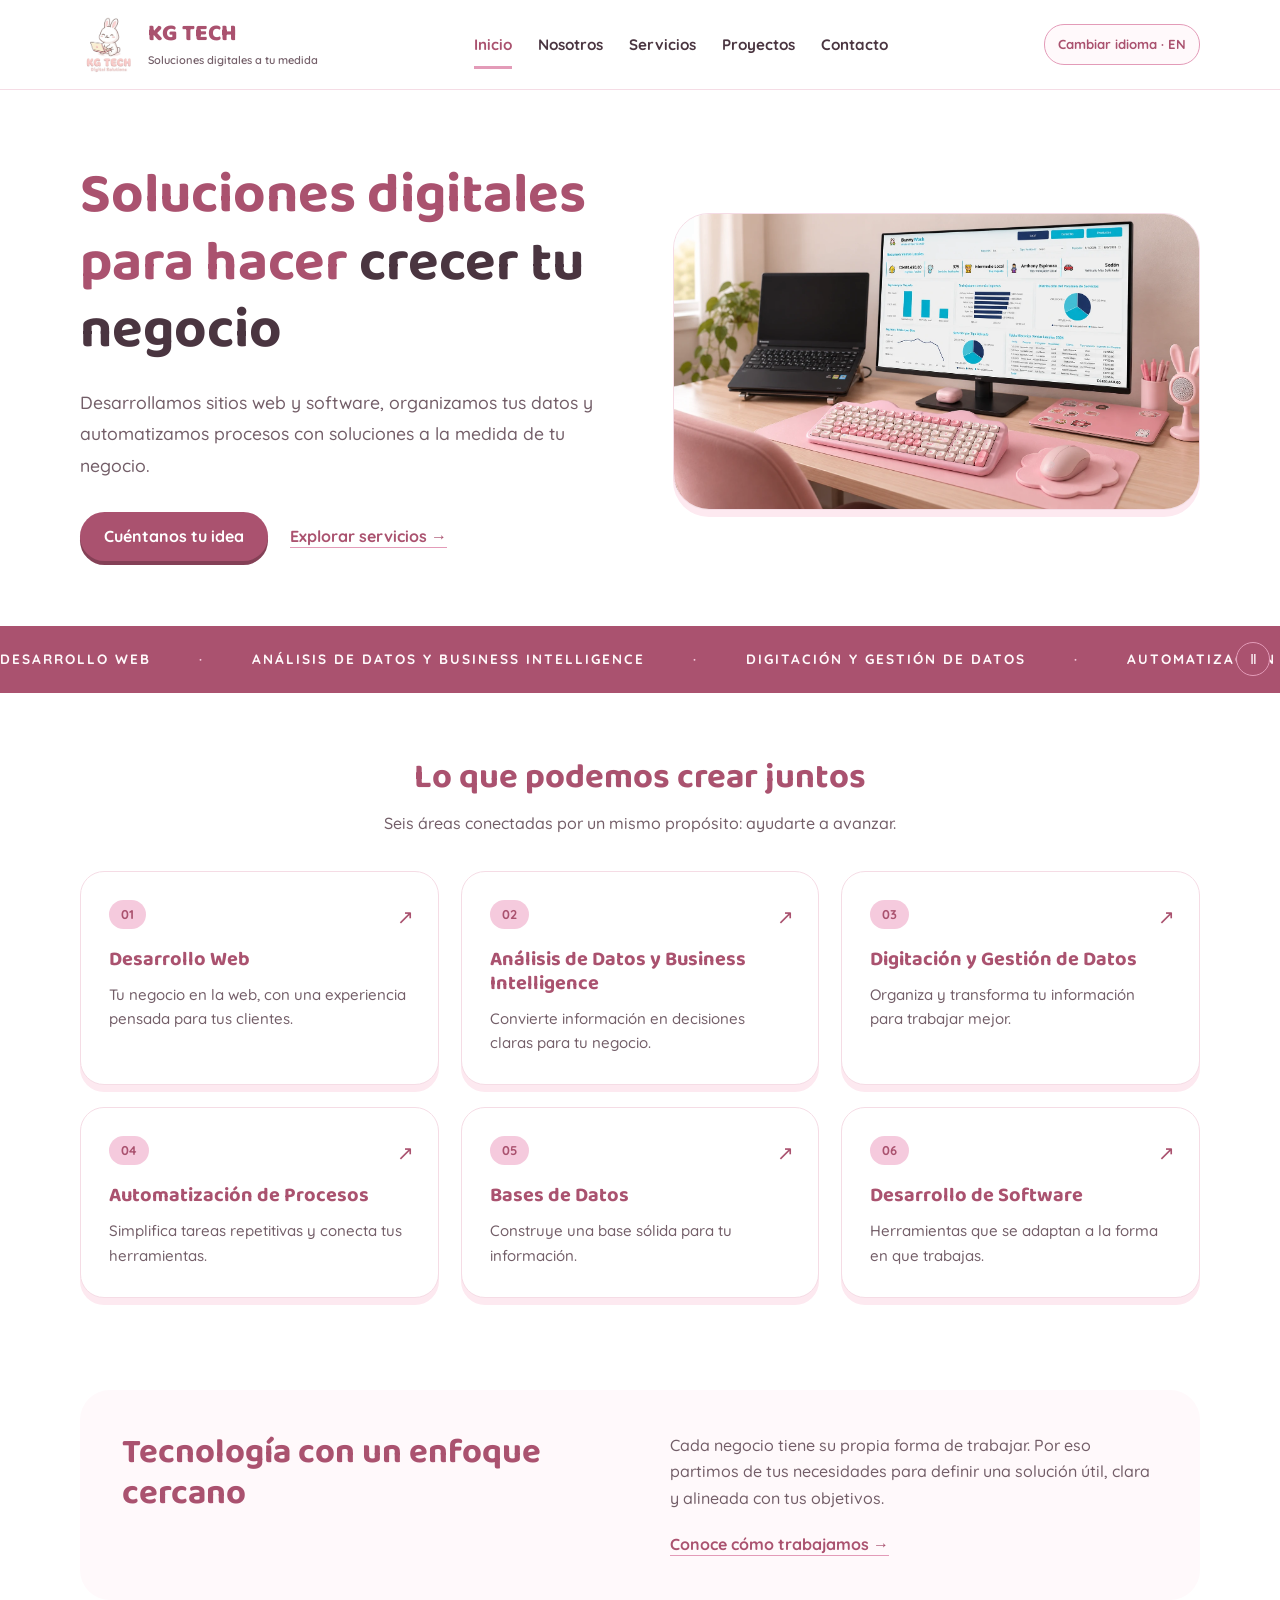
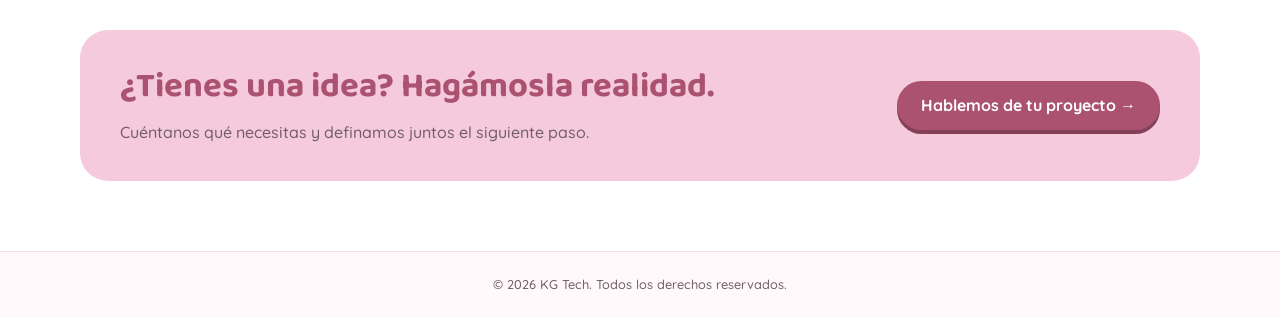
==== index.html @ 52773157 "Cambia launcher por conejo corriendo en color de marca" ====
<!DOCTYPE html>
<html lang="es"><head><meta charset="UTF-8"><meta name="viewport" content="width=device-width, initial-scale=1.0"><title>Inicio · KG Tech</title><meta name="description" content="Soluciones digitales a tu medida: sitios web, software, datos y automatización con KG Tech."><meta name="theme-color" content="#fff9fb"><link rel="icon" type="image/png" href="logos/kg-tech-logo.png"><link rel="preconnect" href="https://fonts.googleapis.com"><link rel="preconnect" href="https://fonts.gstatic.com" crossorigin><link href="https://fonts.googleapis.com/css2?family=Baloo+2:wght@500;600;700;800&family=Quicksand:wght@400;500;600;700&display=swap" rel="stylesheet"><link rel="stylesheet" href="assets/site.css"><script src="assets/social-links.js" defer></script><script src="assets/site.js" defer></script></head><body><div class="site-launcher" aria-hidden="true"><div class="launcher-runway"><svg class="launcher-bunny" viewBox="0 0 160 110" xmlns="http://www.w3.org/2000/svg"><g class="bunny-bounce" fill="currentColor"><circle cx="28" cy="63" r="12"/><g class="bunny-back-leg"><path d="M59 70Q47 74 34 92Q29 100 39 102H64Q72 102 69 96L52 94L76 77Z"/></g><g class="bunny-front-leg"><path d="M104 67Q110 78 120 85L141 85Q150 89 142 94H119Q111 91 94 79Z"/></g><ellipse cx="73" cy="62" rx="40" ry="26"/><ellipse cx="111" cy="48" rx="22" ry="20"/><path d="M102 36C83 22 72 4 81 3C92 1 109 20 113 34Z"/><path d="M115 34C107 15 108 1 116 5C125 10 127 25 125 39Z"/><ellipse cx="130" cy="53" rx="13" ry="10"/><circle cx="120" cy="44" r="2.5" fill="var(--soft)"/></g></svg></div></div><a href="#contenido" class="skip-link" data-es="Saltar al contenido" data-en="Skip to content">Saltar al contenido</a><header class="site-header"><div class="nav-wrap"><a class="logo" href="index.html" aria-label="KG Tech — Inicio"><img src="logos/kg-tech-logo.png" alt="" width="300" height="355"><span class="logo-copy">KG TECH<small data-es="Soluciones digitales a tu medida" data-en="Digital solutions tailored to you">Soluciones digitales a tu medida</small></span></a><button class="menu-toggle" type="button" aria-controls="main-nav" aria-expanded="false" aria-label="Abrir menú">☰</button><nav id="main-nav" aria-label="Principal"><ul><li><a href="index.html" aria-current="page" data-es="Inicio" data-en="Home">Inicio</a></li><li><a href="nosotros.html"  data-es="Nosotros" data-en="About">Nosotros</a></li><li><a href="servicios.html"  data-es="Servicios" data-en="Services">Servicios</a></li><li><a href="proyectos.html"  data-es="Proyectos" data-en="Projects">Proyectos</a></li><li><a href="contacto.html"  data-es="Contacto" data-en="Contact">Contacto</a></li></ul></nav><button id="lang-toggle" type="button" aria-label="Cambiar idioma">Cambiar idioma · EN</button></div></header><main id="contenido"><section class="hero"><div class="hero-copy"><h1 data-es="Soluciones digitales para hacer <span>crecer tu negocio</span>" data-en="Digital solutions to help your business <span>grow</span>">Soluciones digitales para hacer <span>crecer tu negocio</span></h1><p class="lead" data-es="Desarrollamos sitios web y software, organizamos tus datos y automatizamos procesos con soluciones a la medida de tu negocio." data-en="We build websites and software, organize your data and automate processes with solutions tailored to your business.">Desarrollamos sitios web y software, organizamos tus datos y automatizamos procesos con soluciones a la medida de tu negocio.</p><div class="hero-actions"><a href="contacto.html" class="btn-primary" data-es="Cuéntanos tu idea" data-en="Tell us your idea">Cuéntanos tu idea</a><a href="servicios.html" class="link-secondary" data-es="Explorar servicios →" data-en="Explore services →">Explorar servicios →</a></div></div><div class="hero-visual"><img src="assets/inicio-bunnywash.webp" alt="Estación de trabajo en tonos pastel con un dashboard de BunnyWash en el monitor" width="1671" height="941" style="aspect-ratio:1671/941" fetchpriority="high"></div></section>
<div class="services-ticker" role="region" aria-label="Servicios KG Tech"><div class="services-ticker-track"><div class="services-ticker-group"><span data-es="Desarrollo Web" data-en="Web Development">Desarrollo Web</span><span data-es="Análisis de Datos y Business Intelligence" data-en="Data Analysis and Business Intelligence">Análisis de Datos y Business Intelligence</span><span data-es="Digitación y Gestión de Datos" data-en="Data Entry and Data Management">Digitación y Gestión de Datos</span><span data-es="Automatización de Procesos" data-en="Process Automation">Automatización de Procesos</span><span data-es="Bases de Datos" data-en="Databases">Bases de Datos</span><span data-es="Desarrollo de Software" data-en="Software Development">Desarrollo de Software</span></div><div class="services-ticker-group" aria-hidden="true"><span data-es="Desarrollo Web" data-en="Web Development">Desarrollo Web</span><span data-es="Análisis de Datos y Business Intelligence" data-en="Data Analysis and Business Intelligence">Análisis de Datos y Business Intelligence</span><span data-es="Digitación y Gestión de Datos" data-en="Data Entry and Data Management">Digitación y Gestión de Datos</span><span data-es="Automatización de Procesos" data-en="Process Automation">Automatización de Procesos</span><span data-es="Bases de Datos" data-en="Databases">Bases de Datos</span><span data-es="Desarrollo de Software" data-en="Software Development">Desarrollo de Software</span></div></div><button class="ticker-toggle" type="button" aria-label="Pausar carrusel" aria-pressed="false">Ⅱ</button></div><section><div class="section-heading"><h2 data-es="Lo que podemos crear juntos" data-en="What we can build together">Lo que podemos crear juntos</h2><p data-es="Seis áreas conectadas por un mismo propósito: ayudarte a avanzar." data-en="Six areas connected by one purpose: helping you move forward.">Seis áreas conectadas por un mismo propósito: ayudarte a avanzar.</p></div><div class="summary-grid"><a class="summary-card" href="servicios.html#servicio-1"><span class="number">01</span><h3 data-es="Desarrollo Web" data-en="Web Development">Desarrollo Web</h3><p data-es="Tu negocio en la web, con una experiencia pensada para tus clientes." data-en="Bring your business online with an experience designed for your customers.">Tu negocio en la web, con una experiencia pensada para tus clientes.</p><span class="card-arrow" aria-hidden="true">↗</span></a><a class="summary-card" href="servicios.html#servicio-2"><span class="number">02</span><h3 data-es="Análisis de Datos y Business Intelligence" data-en="Data Analysis and Business Intelligence">Análisis de Datos y Business Intelligence</h3><p data-es="Convierte información en decisiones claras para tu negocio." data-en="Turn information into clear business decisions.">Convierte información en decisiones claras para tu negocio.</p><span class="card-arrow" aria-hidden="true">↗</span></a><a class="summary-card" href="servicios.html#servicio-3"><span class="number">03</span><h3 data-es="Digitación y Gestión de Datos" data-en="Data Entry and Data Management">Digitación y Gestión de Datos</h3><p data-es="Organiza y transforma tu información para trabajar mejor." data-en="Organize and transform your information to work better.">Organiza y transforma tu información para trabajar mejor.</p><span class="card-arrow" aria-hidden="true">↗</span></a><a class="summary-card" href="servicios.html#servicio-4"><span class="number">04</span><h3 data-es="Automatización de Procesos" data-en="Process Automation">Automatización de Procesos</h3><p data-es="Simplifica tareas repetitivas y conecta tus herramientas." data-en="Simplify repetitive tasks and connect your tools.">Simplifica tareas repetitivas y conecta tus herramientas.</p><span class="card-arrow" aria-hidden="true">↗</span></a><a class="summary-card" href="servicios.html#servicio-5"><span class="number">05</span><h3 data-es="Bases de Datos" data-en="Databases">Bases de Datos</h3><p data-es="Construye una base sólida para tu información." data-en="Build a solid foundation for your information.">Construye una base sólida para tu información.</p><span class="card-arrow" aria-hidden="true">↗</span></a><a class="summary-card" href="servicios.html#servicio-6"><span class="number">06</span><h3 data-es="Desarrollo de Software" data-en="Software Development">Desarrollo de Software</h3><p data-es="Herramientas que se adaptan a la forma en que trabajas." data-en="Tools that fit the way you work.">Herramientas que se adaptan a la forma en que trabajas.</p><span class="card-arrow" aria-hidden="true">↗</span></a></div></section>
<section class="about-preview"><div><h2 data-es="Tecnología con un enfoque cercano" data-en="Technology with a personal approach">Tecnología con un enfoque cercano</h2></div><div><p data-es="Cada negocio tiene su propia forma de trabajar. Por eso partimos de tus necesidades para definir una solución útil, clara y alineada con tus objetivos." data-en="Every business has its own way of working. That’s why we start with your needs to define a useful, clear solution aligned with your goals.">Cada negocio tiene su propia forma de trabajar. Por eso partimos de tus necesidades para definir una solución útil, clara y alineada con tus objetivos.</p><a href="nosotros.html" class="link-secondary" data-es="Conoce cómo trabajamos →" data-en="Discover how we work →">Conoce cómo trabajamos →</a></div></section><section class="cta"><div><h2 data-es="¿Tienes una idea? Hagámosla realidad." data-en="Have an idea? Let’s bring it to life.">¿Tienes una idea? Hagámosla realidad.</h2><p data-es="Cuéntanos qué necesitas y definamos juntos el siguiente paso." data-en="Tell us what you need and let’s define the next step together.">Cuéntanos qué necesitas y definamos juntos el siguiente paso.</p></div><a href="contacto.html" class="btn-primary" data-es="Hablemos de tu proyecto →" data-en="Let’s discuss your project →">Hablemos de tu proyecto →</a></section></main><footer class="legal-footer"><p data-es="© 2026 KG Tech. Todos los derechos reservados." data-en="© 2026 KG Tech. All rights reserved.">© 2026 KG Tech. Todos los derechos reservados.</p></footer><button id="back-to-top" type="button" hidden aria-label="Volver arriba"><span aria-hidden="true">↑</span><span data-es="Volver arriba" data-en="Back to top">Volver arriba</span></button></body></html>
---- assets/site.css ----
:root{--pink-bg:#fff;--soft:#fff9fb;--pale:#fde9f0;--pink:#e39bb8;--deep:#aa526f;--text:#4a3540;--muted:#735e68;--blush:#f5cadd;--line:#f5dce5;--shadow:0 7px 0 #fde9f0;}
*{box-sizing:border-box;margin:0;padding:0}html{scroll-behavior:smooth}body{font-family:Quicksand,Arial,sans-serif;color:var(--text);background:#fff;line-height:1.65}h1,h2,h3,.logo{font-family:'Baloo 2',Arial,sans-serif;line-height:1.2}h1{font-size:clamp(2.4rem,4.4vw,3.65rem);color:var(--deep)}h1 span{color:var(--text)}h2{font-size:clamp(1.7rem,2.7vw,2.3rem);color:var(--deep)}h3{font-size:1.25rem}p{color:var(--muted);font-weight:500}a{color:inherit;text-decoration:none}button,input,textarea,select{font:inherit}button,a{touch-action:manipulation}img{max-width:100%;height:auto;display:block}a:focus-visible,button:focus-visible,input:focus-visible,textarea:focus-visible,select:focus-visible{outline:3px solid var(--deep);outline-offset:4px}a:hover{color:var(--deep)}.skip-link{position:absolute;top:-70px;left:20px;z-index:200;background:#fff;padding:10px}.skip-link:focus{top:10px}
.site-header{position:sticky;top:0;background:rgba(255,255,255,.96);backdrop-filter:blur(12px);z-index:100;border-bottom:1px solid var(--line)}.nav-wrap{max-width:1180px;margin:auto;padding:10px 30px;display:flex;align-items:center;gap:30px;justify-content:space-between}.logo{display:flex;align-items:center;gap:10px;color:var(--deep);font-size:1.45rem;font-weight:800;flex-shrink:0}.logo img{width:58px;height:69px;object-fit:contain}.logo small{display:block;font:600 .72rem Quicksand,Arial,sans-serif;letter-spacing:.8px;margin-top:2px}nav ul{display:flex;list-style:none;gap:26px}nav a{font-size:.95rem;font-weight:700;white-space:nowrap;padding:9px 0;display:block}nav a[aria-current=page]{color:var(--deep);box-shadow:0 3px 0 var(--pink)}#lang-toggle,.menu-toggle{background:var(--soft);color:var(--deep);border:1px solid var(--pink);border-radius:20px;padding:8px 14px;cursor:pointer;font-weight:700}.menu-toggle{display:none}
section{max-width:1180px;padding:64px 30px;margin:auto}main{min-height:65vh}.hero{display:grid;grid-template-columns:1.05fr 1fr;gap:40px;align-items:center;padding-top:72px;padding-bottom:65px}.eyebrow{display:inline-block;background:var(--blush);color:var(--deep);border-radius:30px;padding:6px 15px;font-size:.78rem;font-weight:700;letter-spacing:.8px;margin-bottom:18px}.lead{font-size:1.1rem;margin-top:22px;max-width:620px;line-height:1.8}.hero-actions{display:flex;align-items:center;flex-wrap:wrap;gap:22px;margin-top:30px}.btn-primary,.btn-secondary{display:inline-flex;align-items:center;justify-content:center;border-radius:30px;padding:12px 24px;font-weight:700;cursor:pointer;border:0;text-align:center;line-height:1.6}.btn-primary{background:var(--deep);color:#fff;box-shadow:0 4px 0 #844056;transition:transform .2s}.btn-primary:hover{color:#fff;transform:translateY(-2px)}.btn-secondary{background:#fff;border:1px solid var(--pink);color:var(--deep)}.link-secondary{font-weight:700;color:var(--deep);text-decoration:underline;text-underline-offset:5px}.hero-caption{font-size:.82rem;color:var(--muted);margin-top:28px;font-weight:600}.hero-visual{background:var(--soft);border-radius:36px;border:1px solid var(--line);overflow:hidden;box-shadow:var(--shadow)}.hero-visual img{width:100%;aspect-ratio:3/2;object-fit:cover}.section-heading{text-align:center;margin:0 auto 34px;max-width:680px}.section-heading p{margin-top:12px}.summary-grid{display:grid;grid-template-columns:repeat(3,1fr);gap:22px}.summary-card,.info-card{background:#fff;border:1px solid var(--line);border-radius:24px;padding:28px;box-shadow:var(--shadow)}.summary-card{position:relative;transition:transform .2s}.summary-card:hover{transform:translateY(-4px)}.number{display:inline-block;font-weight:700;font-size:.8rem;background:var(--blush);color:var(--deep);padding:4px 12px;border-radius:20px;margin-bottom:18px}.summary-card h3{color:var(--deep);padding-right:12px}.summary-card p{font-size:.94rem;margin-top:12px}.card-arrow{position:absolute;right:24px;top:28px;font-size:1.25rem;color:var(--deep)}.about-preview{display:grid;grid-template-columns:1fr 1fr;gap:60px;background:var(--soft);border-radius:30px;margin-top:28px;margin-bottom:30px;max-width:1120px;padding:42px}.about-preview p{margin-bottom:20px}.cta{max-width:1120px;margin:30px auto 70px;background:var(--blush);border-radius:28px;padding:36px 40px;display:flex;align-items:center;justify-content:space-between;gap:30px}.cta p{margin-top:12px}.cta .btn-primary{flex-shrink:0}
.page-intro{text-align:center;padding-top:64px;padding-bottom:32px}.page-intro .lead{margin:18px auto 0;max-width:740px}.split{display:grid;grid-template-columns:.8fr 1.2fr;gap:65px;align-items:center}.split p{margin-top:18px}.brand-panel{background:var(--soft);border:1px solid var(--line);border-radius:30px;padding:25px;display:flex;align-items:center;justify-content:center}.brand-panel img{width:250px}.three-grid{display:grid;grid-template-columns:repeat(3,1fr);gap:24px}.info-card p{margin-top:14px}.process-section{background:var(--soft);max-width:1120px;border-radius:30px;margin-bottom:50px}.process-list{display:grid;grid-template-columns:repeat(4,1fr);gap:28px;list-style:none;counter-reset:step}.process-list li{counter-increment:step}.process-list li:before{content:counter(step,decimal-leading-zero);display:block;color:var(--deep);font:bold 2rem 'Baloo 2',Arial,sans-serif;margin-bottom:12px}.process-list p{font-size:.93rem;margin-top:10px}
.catalog-section{padding-top:22px}.services-grid{display:grid;grid-template-columns:repeat(2,1fr);gap:26px}.service-card{border:1px solid var(--line);border-radius:26px;padding:34px;box-shadow:var(--shadow);scroll-margin-top:120px;display:flex;flex-direction:column;align-items:flex-start}.service-card h2{font-size:1.7rem}.service-card p{margin-top:15px}.service-benefit{font-weight:700}.service-card .link-secondary{margin-top:24px;font-size:.9rem}.integration{display:grid;grid-template-columns:1.4fr .6fr;gap:50px;align-items:center;background:var(--soft);border-radius:30px;max-width:1120px;margin-bottom:40px;padding:40px}.integration p{margin-top:15px}.integration-flow{display:flex;align-items:center;flex-direction:column;gap:10px}.integration-flow span{background:#fff;border:1px solid var(--line);padding:12px 25px;border-radius:15px;font-weight:700;text-align:center;width:100%}.integration-flow b{color:var(--deep)}
.projects-section{padding-top:24px}.notice{background:var(--blush);border-radius:16px;padding:18px 24px;margin-bottom:30px;font-size:.92rem}.project-card{border:1px solid var(--line);border-radius:24px;overflow:hidden;box-shadow:var(--shadow)}.project-visual{background:var(--soft);padding:25px;min-height:200px;display:flex;align-items:center}.project-body{padding:26px}.tag{display:inline-block;font-size:.72rem;color:var(--deep);background:var(--blush);border-radius:20px;padding:4px 10px;margin-bottom:15px;font-weight:700}.project-body h2{font-size:1.5rem}.project-body p{font-size:.93rem;margin-top:16px}.project-body h3{font-size:1rem;margin-top:20px}.project-categories{color:var(--deep);font-weight:700}.project-goal{background:var(--soft);padding:12px;border-radius:12px}.project-body .link-secondary{display:inline-block;font-size:.9rem;margin-top:24px}.demo-window{width:100%;border:1px solid #ebc9d6;border-radius:12px;overflow:hidden;background:white;box-shadow:0 8px 18px #aa526f15}.demo-toolbar{height:22px;background:var(--pale);padding:7px;display:flex;gap:4px}.demo-toolbar i{width:6px;height:6px;border-radius:50%;background:var(--pink)}.demo-web,.demo-bi{padding:18px}.demo-line{height:6px;width:45%;background:var(--pale);border-radius:4px;margin-bottom:9px}.demo-line.wide{width:75%;height:10px;background:var(--pink)}.demo-products{display:flex;gap:8px;margin-top:17px}.demo-products i{height:50px;flex:1;border-radius:8px;background:var(--blush)}.demo-button{height:8px;width:35%;background:var(--pink);border-radius:6px;margin-top:12px}.demo-kpis{display:flex;gap:7px}.demo-kpis i{height:26px;flex:1;background:var(--blush);border-radius:6px}.demo-bars{height:78px;display:flex;gap:10px;align-items:flex-end;padding-top:10px;border-bottom:1px solid var(--line)}.demo-bars i{flex:1;background:var(--pink);height:45%;border-radius:4px 4px 0 0}.demo-bars i:nth-child(2){height:60%}.demo-bars i:nth-child(3){height:50%}.demo-bars i:nth-child(4){height:80%;background:#e39bb8}.demo-bars i:nth-child(5){height:100%;background:#e39bb8}.demo-software{display:flex;height:135px}.demo-side{width:24%;background:var(--blush)}.demo-table{flex:1;padding:15px}.demo-table i{display:block;border-bottom:1px solid var(--line);height:23px;background:linear-gradient(90deg,var(--pale) 25%,transparent 25%,transparent 35%,var(--soft) 35%);margin-bottom:3px}
.contact-layout{display:grid;grid-template-columns:.9fr 1.1fr;gap:50px;padding-top:30px;align-items:start}.contact-details>p{margin-top:18px}.contact-channel{display:flex;flex-direction:column;position:relative;padding:20px 45px 20px 20px;background:var(--soft);border:1px solid var(--line);border-radius:18px;margin-top:22px;overflow-wrap:anywhere}.contact-channel strong{color:var(--deep)}.contact-channel span{font-size:.94rem}.channel-arrow{position:absolute;right:20px;top:20px}.social-note{margin-top:34px}.social-note p{margin:12px 0 8px}.social-note strong{font-size:.94rem}.contact-form-wrap{border:1px solid var(--line);border-radius:28px;padding:32px;box-shadow:var(--shadow)}.contact-form-wrap>p{margin-top:12px}form{display:flex;flex-direction:column;gap:8px;margin-top:22px}label{font-weight:700;font-size:.9rem;margin-top:8px}input,select,textarea{width:100%;background:var(--soft);border:1px solid #dec2cd;border-radius:12px;padding:12px;color:var(--text)}textarea{resize:vertical;min-height:130px}select{white-space:normal;font-size:.91rem}.form-actions{display:flex;flex-wrap:wrap;gap:12px;margin-top:16px}.form-actions button{font-size:.9rem}.form-note,#form-status{font-size:.8rem;margin-top:12px}.form-note{line-height:1.7}
footer{background:var(--soft);border-top:1px solid var(--line);padding:36px 30px 20px;margin-top:40px}.footer-wrap{max-width:1120px;margin:auto;display:flex;justify-content:space-between;gap:30px;font-size:.9rem}.footer-wrap strong{color:var(--deep)}.footer-wrap p{margin-top:7px}.footer-wrap a{display:block;margin-bottom:6px}.copyright{text-align:center;font-size:.78rem;margin-top:30px}
@media(max-width:1000px){.nav-wrap{gap:20px}nav ul{gap:16px}.logo{font-size:1.2rem}.summary-grid{grid-template-columns:repeat(2,1fr)}.three-grid{grid-template-columns:1fr}.project-card{display:grid;grid-template-columns:.6fr 1fr}.project-visual{min-height:240px}.process-list{grid-template-columns:repeat(2,1fr)}.cta{margin-left:24px;margin-right:24px}.integration,.about-preview,.process-section{margin-left:24px;margin-right:24px}}
@media(max-width:760px){.nav-wrap{padding:10px 20px;gap:12px;flex-wrap:wrap}.logo{margin-right:auto}.logo img{width:48px;height:57px}.menu-toggle{display:block;order:2}#lang-toggle{order:3}#main-nav{display:none;order:4;width:100%}#main-nav.is-open{display:block}nav ul{display:flex;flex-direction:column;gap:2px;padding-bottom:10px}nav a{padding:10px 12px}nav a[aria-current=page]{box-shadow:none;background:var(--pale);border-radius:12px}section{padding:45px 22px}.hero{grid-template-columns:1fr;gap:32px;padding-top:40px}.hero-visual{max-width:550px;width:100%;justify-self:center}.hero-copy{max-width:600px}.hero-caption{margin-top:24px}.summary-grid,.services-grid,.split,.about-preview,.integration,.contact-layout{grid-template-columns:1fr}.split,.contact-layout{gap:28px}.summary-card,.service-card{padding:26px}.about-preview,.integration{gap:28px;padding:28px;margin-left:22px;margin-right:22px}.cta{flex-direction:column;align-items:flex-start;padding:28px;margin:20px 22px 45px}.page-intro{padding-top:42px}.process-section{padding:30px 24px}.project-card{display:block}.project-visual{min-height:220px}.demo-window{max-width:340px;margin:auto}.contact-form-wrap{padding:24px}.footer-wrap{flex-direction:column;gap:20px}.brand-panel img{width:220px}.lead{font-size:1rem}.process-list{gap:25px}}
@media(max-width:420px){.summary-grid,.process-list{grid-template-columns:1fr}.hero-actions{gap:20px}.logo small{font-size:.65rem}.logo{gap:7px}h1{font-size:2.25rem}.contact-channel{font-size:.85rem}}
@media(prefers-reduced-motion:reduce){html{scroll-behavior:auto}*,*:before,*:after{transition:none!important}}
/* Service examples and line icons */
.service-heading{display:flex;align-items:center;justify-content:space-between;width:100%;margin-bottom:20px}
.service-icon{display:inline-flex;align-items:center;justify-content:center;width:64px;height:64px;background:var(--pale);color:var(--deep);border-radius:20px;flex-shrink:0}
.service-icon svg{width:34px;height:34px}.service-number{font:700 1.5rem 'Baloo 2',Arial,sans-serif;color:var(--pink)}
.service-list{padding-left:20px;margin-top:20px;color:var(--muted);font-size:.94rem}.service-list li{padding-left:4px;margin-bottom:12px}.service-list li::marker{color:var(--deep)}
.service-example{background:var(--soft);border-left:3px solid var(--pink);border-radius:0 16px 16px 0;padding:18px 20px;margin-top:auto;width:100%}.service-example h3{font-size:1rem;color:var(--deep)}.service-example p{margin-top:8px;font-size:.93rem}
.service-card .service-list{margin-bottom:16px}.service-card{background:linear-gradient(150deg,#fff 75%,#fff9fb)}
/* Social links: editable temporary destinations */
.social-buttons{display:flex;gap:10px;flex-wrap:wrap;margin-top:18px}
.social-button{display:inline-flex;align-items:center;gap:9px;border:1px solid #e9bacb;border-radius:14px;padding:10px 13px;background:#fff;color:var(--deep);font-size:.84rem;font-weight:700;transition:background .2s,transform .2s}
.social-button:hover{background:var(--pale);transform:translateY(-2px)}.social-icon{display:inline-flex;width:21px;height:21px}.social-icon svg{width:100%;height:100%}
/* Projects copied from portfolio-gege */
.portfolio-grid{display:grid;grid-template-columns:repeat(2,minmax(0,1fr));gap:30px;align-items:start}.portfolio-card{border:1px solid var(--line);border-radius:26px;overflow:hidden;box-shadow:var(--shadow);background:#fff;scroll-margin-top:110px}
.portfolio-preview{height:265px;background:var(--soft);padding:18px;border-bottom:1px solid var(--line);display:flex;justify-content:center;align-items:center}.portfolio-preview img{height:100%;width:100%;object-fit:contain;border-radius:12px}.mobile-preview img{width:auto;max-width:100%}
.portfolio-body{padding:28px}.portfolio-body h2{font-size:1.65rem;margin-bottom:16px}.portfolio-body>p{font-size:.95rem;line-height:1.8}
.project-details{border-top:1px solid var(--line);margin-top:24px}.project-details summary{display:flex;justify-content:space-between;gap:15px;padding:18px 0 0;color:var(--deep);font-weight:700;cursor:pointer;list-style:none}.project-details summary::-webkit-details-marker{display:none}.project-details summary:focus-visible{outline:3px solid var(--deep);outline-offset:3px}.project-details[open] summary{padding-bottom:16px}.project-details[open] summary>span:last-child{transform:rotate(45deg)}
.project-detail-content h3{font-size:1.1rem}.project-detail-content ul{padding-left:20px;margin:12px 0 20px;color:var(--muted);font-size:.92rem}.project-detail-content li{margin-bottom:8px}
.project-gallery{display:grid;grid-template-columns:repeat(2,minmax(0,1fr));gap:10px}.project-gallery a{background:var(--soft);border:1px solid var(--line);border-radius:10px;padding:6px;display:flex;align-items:center;justify-content:center;min-height:110px}.project-gallery img{width:100%;max-height:200px;object-fit:contain}.project-resources{display:flex;flex-wrap:wrap;gap:12px;margin-top:20px}.project-resources:empty{display:none}.project-resources a{font-size:.82rem}
.project-cover-art{display:flex;align-items:center;justify-content:center;flex-direction:column;gap:20px;text-align:center;color:var(--deep);height:100%;width:100%;background:radial-gradient(circle at 75% 15%,#f5cadd 0,transparent 50%),var(--pale);border-radius:16px;padding:24px}
.project-cover-art strong{font:700 1.55rem 'Baloo 2',Arial,sans-serif}.project-cover-art .service-icon{background:#fff}

/* Projects organized by service */
.project-service-group{padding-top:28px;padding-bottom:36px}.project-group-heading{margin-bottom:28px;padding-bottom:18px;border-bottom:1px solid var(--line)}.project-group-heading h2{font-size:1.9rem}.project-group-heading p{margin-top:10px}
.service-card .link-secondary{margin-top:auto;padding-top:12px}

/* Minimal legal footer and scroll-to-top control */
.legal-footer{margin-top:35px;padding:22px;text-align:center;background:var(--soft);border-top:1px solid var(--line)}.legal-footer p{font-size:.8rem}
#back-to-top{position:fixed;right:24px;bottom:24px;z-index:120;border:1px solid var(--pink);border-radius:24px;background:#fff;color:var(--deep);padding:10px 16px;box-shadow:0 6px 22px #aa526f26;font-weight:700;font-size:.85rem;cursor:pointer;display:inline-flex;align-items:center;gap:8px}
#back-to-top[hidden]{display:none}#back-to-top>span:first-child{font-size:1.3rem;line-height:1}
.logo-copy small{font-size:.69rem;letter-spacing:0;line-height:1.4;max-width:220px;margin-top:5px;color:var(--muted)}
#lang-toggle{white-space:nowrap;font-size:.82rem;padding:9px 13px}
/* Services in spacious horizontal sections */
.service-list-layout{display:flex;flex-direction:column;gap:0}.service-row{display:grid;grid-template-columns:64px 1fr 1.2fr;gap:30px;padding:36px 0;border-bottom:1px solid var(--line);scroll-margin-top:125px}
.service-row:first-child{padding-top:12px}.service-row:last-child{border-bottom:0}.service-row .service-heading{flex-direction:column;gap:12px;justify-content:flex-start;margin:0}.service-row h2{font-size:1.8rem;margin-bottom:16px}.service-row p{font-size:.95rem;font-weight:500}.service-row .link-secondary{display:inline-block;font-size:.88rem;margin-top:20px}
.service-row-content{background:var(--soft);border-radius:20px;padding:24px}.service-row-content h3{color:var(--deep);font-size:1rem}.service-row .service-list{margin:14px 0 0;font-size:.91rem}.service-row .service-list li:last-child{margin-bottom:0}
/* Portfolio-style client cards */
.proj-grid{display:grid;grid-template-columns:repeat(3,minmax(0,1fr));gap:24px}
.proj-card{background:#fff;border:1px solid var(--line);border-radius:18px;padding:22px;display:flex;flex-direction:column;gap:14px;transition:transform .2s,box-shadow .2s}
.proj-card:hover{transform:translateY(-5px);box-shadow:var(--shadow)}.proj-card h3{font-size:1.13rem;color:var(--deep)}.proj-card p{font-size:.9rem;line-height:1.7}
.client-icon{height:195px;display:flex;align-items:center;justify-content:center;background:#fff;border-radius:14px;overflow:hidden;padding:16px}.client-logo{width:180px;height:170px;object-fit:contain}
.proj-stack{display:flex;flex-wrap:wrap;gap:6px}.proj-stack span{background:var(--pale);color:var(--muted);font-size:.72rem;padding:4px 9px;border-radius:20px}
.proj-btn{margin:auto auto 0;border:0;border-radius:30px;padding:10px 22px;cursor:pointer;color:#fff;background:var(--deep);font-weight:700;font-size:.85rem}
/* Native accessible dialogs with carousel and zoom */
body.dialog-open{overflow:hidden}.project-modal{border:0;border-radius:24px;background:#fff;color:var(--text);width:min(760px,calc(100% - 40px));max-height:90dvh;padding:30px;margin:auto;overflow:auto;box-shadow:0 30px 60px #4a35404d}
dialog::backdrop{background:#4a354090;backdrop-filter:blur(3px)}.dialog-close{position:absolute;right:15px;top:15px;border:0;border-radius:50%;width:36px;height:36px;background:var(--pale);color:var(--deep);cursor:pointer;z-index:2}
.project-modal h2{font-size:1.6rem;padding-right:30px;margin-bottom:14px}#modal-desc{font-size:.94rem;margin-bottom:20px}.project-modal h3{font-size:1.1rem;margin-top:20px;margin-bottom:12px}#modal-bullets{padding-left:20px;font-size:.9rem;color:var(--muted)}#modal-bullets li{margin-bottom:8px}
.modal-gallery{margin-bottom:20px}.carousel-stage{position:relative;border-radius:16px;overflow:hidden;background:var(--soft);border:1px solid var(--line)}#carousel-zoom{width:100%;border:0;background:transparent;padding:0;display:block;cursor:zoom-in}#carousel-image{width:100%;height:360px;object-fit:contain}
.carousel-nav{position:absolute;top:50%;transform:translateY(-50%);border:0;border-radius:50%;width:40px;height:40px;cursor:pointer;font-size:2rem;line-height:1;background:#4a3540cc;color:#fff}.carousel-nav.prev{left:10px}.carousel-nav.next{right:10px}
#carousel-counter{position:absolute;bottom:10px;left:10px;border-radius:20px;background:#4a3540cc;color:#fff;font-size:.75rem;padding:5px 10px}
#carousel-thumbs{display:flex;gap:9px;overflow-x:auto;padding:12px 2px 3px}.carousel-thumb{flex:0 0 80px;width:80px;height:58px;border:2px solid transparent;border-radius:10px;overflow:hidden;background:var(--soft);cursor:pointer;opacity:.65;padding:0}.carousel-thumb img{width:100%;height:100%;object-fit:cover}.carousel-thumb.active{border-color:var(--deep);opacity:1}
.image-lightbox{margin:auto;width:95vw;height:95dvh;max-width:none;max-height:none;background:#24181ff2;border:0;border-radius:18px;padding:50px 60px;color:#fff;overflow:hidden}.image-lightbox::backdrop{background:#24181fe6}.image-lightbox[open]{display:flex;align-items:center;justify-content:center}.image-lightbox img{width:100%;height:100%;object-fit:contain}
.lightbox-nav{position:absolute;top:50%;transform:translateY(-50%);border:0;background:#ffffff26;color:#fff;cursor:pointer;width:40px;height:50px;border-radius:10px;font-size:2rem}.lightbox-nav.prev{left:10px}.lightbox-nav.next{right:10px}#lightbox-counter{position:absolute;bottom:15px;left:50%;transform:translateX(-50%);font-size:.85rem}
@media(max-width:1000px){.nav-wrap{gap:12px;flex-wrap:wrap}.logo{margin-right:auto}.menu-toggle{display:block;order:2}#lang-toggle{order:3}#main-nav{display:none;order:4;width:100%}#main-nav.is-open{display:block}nav ul{flex-direction:column;gap:2px}nav a{padding:10px 12px}nav a[aria-current=page]{box-shadow:none;background:var(--pale);border-radius:12px}.proj-grid{grid-template-columns:repeat(2,minmax(0,1fr))}.service-row{gap:22px;grid-template-columns:58px 1fr 1.2fr}.service-icon{width:58px;height:58px}}
@media(max-width:760px){.service-row{grid-template-columns:58px 1fr;gap:16px;padding:28px 0}.service-row-content{grid-column:1/-1}.service-row h2{font-size:1.65rem}.service-row .service-list{padding-left:18px}.proj-grid{grid-template-columns:1fr}.project-modal{padding:25px 18px;width:calc(100% - 24px)}#carousel-image{height:240px}.project-modal h2{font-size:1.35rem}.image-lightbox{padding:50px 45px}.logo-copy small{font-size:.61rem;max-width:185px}#back-to-top{right:16px;bottom:16px;padding:10px 12px;font-size:.76rem}.nav-wrap{padding:10px 16px}.logo{font-size:1.1rem}.legal-footer{padding-bottom:30px}}
#carousel-zoom{position:relative}#carousel-zoom-label{position:absolute;right:10px;bottom:10px;background:#4a3540cc;color:#fff;border-radius:20px;padding:6px 12px;font-size:.78rem;font-weight:700}
/* Websites and tools from the updated portfolio */
.website-project .client-icon{height:155px;min-height:155px;padding:12px}
.website-client-logo{width:100%;max-width:300px;height:auto;max-height:115px;object-fit:contain}
.tools-section{scroll-margin-top:125px}.tools-grid{display:grid;grid-template-columns:repeat(3,minmax(0,1fr));gap:20px}
.tool-group{padding:24px;border:1px solid var(--line);border-radius:20px;background:var(--soft)}.tool-group h3{font-size:1.2rem;color:var(--deep);margin-bottom:18px}
.tool-chips{list-style:none;display:flex;flex-wrap:wrap;gap:9px}.tool-chips li{border:1px solid var(--line);border-radius:20px;background:#fff;padding:6px 12px;color:var(--muted);font-size:.83rem;font-weight:600}
.tools-callout{padding-top:20px;text-align:center}.tools-callout h2{font-size:1.7rem}.tools-callout p{max-width:650px;margin:14px auto 18px}
@media(max-width:1000px){.tools-grid{grid-template-columns:repeat(2,minmax(0,1fr))}}
@media(max-width:600px){.tools-grid{grid-template-columns:1fr}.tools-section{scroll-margin-top:155px}}
/* Full-screen mobile navigation, using the existing KG Tech palette. */
body.mobile-menu-open{position:fixed;width:100%;overflow:hidden}
.mobile-menu{position:fixed;inset:0;width:100%;max-width:none;height:100dvh;max-height:none;margin:0;border:0;padding:0;background:var(--soft);color:var(--text);overflow:auto;overscroll-behavior:contain;z-index:300;clip-path:inset(0 0 100% 0);transition:clip-path 320ms cubic-bezier(.16,1,.3,1)}
.mobile-menu::backdrop{background:transparent;backdrop-filter:none}
.mobile-menu.is-visible{clip-path:inset(0)}
.mobile-menu.is-closing{clip-path:inset(0 0 100% 0);transition-duration:230ms}
.mobile-menu-inner{display:flex;flex-direction:column;min-height:100%;padding:calc(24px + env(safe-area-inset-top)) 28px calc(28px + env(safe-area-inset-bottom))}
.mobile-menu-top{display:flex;justify-content:space-between;align-items:center;gap:20px}
.mobile-menu .logo{width:170px;font-size:1.6rem;gap:10px}
.mobile-menu .logo img{width:52px;height:62px}
.mobile-menu-close{width:44px;height:44px;flex-shrink:0;border:1px solid var(--pink);border-radius:50%;background:transparent;color:var(--deep);cursor:pointer;font-size:1.2rem}
.mobile-menu-eyebrow{margin:28px 0 12px;letter-spacing:2.5px;font-size:.72rem;font-weight:700;color:var(--deep)}
.mobile-menu nav ul{display:flex;flex-direction:column;gap:0;list-style:none;padding:0}
.mobile-menu nav li{border-bottom:1px solid var(--line)}
.mobile-menu nav a{display:block;padding:16px 0;font:600 32px/1.25 'Baloo 2',Arial,sans-serif;color:var(--text);white-space:normal;transition:color 250ms}
.mobile-menu nav a:hover,.mobile-menu nav a:focus-visible,.mobile-menu nav a[aria-current=page]{color:var(--deep);background:transparent;border-radius:0;box-shadow:none}
.mobile-menu-bottom{margin-top:auto;padding-top:32px;--entry-delay:315ms}
.mobile-menu-bottom p{font-size:.9rem}
.mobile-menu .social-button:hover,.mobile-menu .social-button:focus-visible,.mobile-menu-close:hover{background:var(--pale);color:var(--deep)}
.mobile-menu-top,.mobile-menu-eyebrow,.mobile-menu nav li,.mobile-menu-bottom{opacity:0;transform:translateY(18px);transition:opacity 450ms cubic-bezier(.16,1,.3,1),transform 450ms cubic-bezier(.16,1,.3,1);transition-delay:0ms}
.mobile-menu-eyebrow{--entry-delay:45ms}
.mobile-menu.is-visible .mobile-menu-top,.mobile-menu.is-visible .mobile-menu-eyebrow,.mobile-menu.is-visible nav li,.mobile-menu.is-visible .mobile-menu-bottom{opacity:1;transform:translateY(0);transition-delay:var(--entry-delay,0ms)}
@media(min-width:1001px){.mobile-menu{display:none}}
/* Motion shared by existing content and controls. */
@keyframes kg-enter{from{opacity:0;transform:translateY(18px)}to{opacity:1;transform:translateY(0)}}
@media(prefers-reduced-motion:no-preference){
main{animation:none}
.hero h1,.page-intro h1{animation:kg-enter 400ms cubic-bezier(.16,1,.3,1) both}
.scroll-reveal{opacity:0;translate:0 12px;transition:opacity 350ms cubic-bezier(.16,1,.3,1),translate 350ms cubic-bezier(.16,1,.3,1)}
.scroll-reveal.is-revealed{opacity:1;translate:0 0}
.hero-visual img,.brand-panel img{transition:transform 650ms cubic-bezier(.16,1,.3,1),filter 650ms}
.hero-visual:hover img{transform:scale(1.04)}
.brand-panel{overflow:hidden}.brand-panel:hover img{transform:scale(1.055);filter:brightness(1.03)}
.btn-primary,.btn-secondary,.proj-btn,.social-button,.menu-toggle,.mobile-menu-close{transition:transform 250ms,filter 250ms,box-shadow 250ms,background 250ms,color 250ms}
.btn-secondary:hover,.proj-btn:hover{transform:translateY(-2px);filter:brightness(1.06);box-shadow:0 5px 15px #aa526f26}
.btn-primary:active,.btn-secondary:active,.proj-btn:active,.social-button:active{transform:scale(.97)}
.link-secondary{display:inline-block;transition:transform 300ms,color 300ms;text-decoration-color:var(--pink)}
.link-secondary:hover{transform:translateX(3px);text-decoration-color:var(--deep)}
#main-nav a{transition:color 300ms,text-decoration-color 300ms;text-decoration:underline;text-decoration-color:transparent;text-underline-offset:7px}
#main-nav a:hover{text-decoration-color:var(--pink)}
.project-modal[open],.image-lightbox[open]{animation:kg-enter 380ms cubic-bezier(.16,1,.3,1)}
}
@media(prefers-reduced-motion:reduce){.mobile-menu,.mobile-menu *{animation:none!important;transition:none!important}.scroll-reveal{opacity:1;translate:none}html{scroll-behavior:auto}}
/* Replay the same entrance for every project whenever its dialog opens. */
.site-launcher{position:fixed;inset:0;z-index:500;display:flex;flex-direction:column;align-items:center;justify-content:center;gap:22px;background:var(--soft);pointer-events:none;animation:launcher-dismiss 200ms ease-out 600ms forwards}
.launcher-runway{width:min(300px,80vw);height:120px;overflow:hidden;color:var(--deep)}
.launcher-bunny{width:110px;height:90px;overflow:visible;animation:bunny-travel 800ms linear both}
.bunny-bounce{transform-origin:80px 80px;animation:bunny-hop 200ms ease-in-out infinite}
.bunny-back-leg{transform-origin:65px 70px;animation:bunny-stride 200ms ease-in-out infinite alternate}
.bunny-front-leg{transform-origin:103px 65px;animation:bunny-stride 200ms ease-in-out -200ms infinite alternate-reverse}
@keyframes bunny-travel{from{transform:translateX(-105px)}to{transform:translateX(300px)}}
@keyframes bunny-hop{0%,100%{transform:translateY(0) rotate(-3deg)}50%{transform:translateY(-9px) rotate(2deg)}}
@keyframes bunny-stride{from{transform:rotate(-22deg)}to{transform:rotate(22deg)}}
@keyframes launcher-dismiss{to{opacity:0;visibility:hidden}}
.services-ticker{position:relative;overflow:hidden;background:var(--deep);color:var(--soft);padding:23px 0;isolation:isolate}
.services-ticker-track{display:flex;width:max-content;animation:services-drift 38s linear infinite}
.services-ticker-group{display:flex;align-items:center;flex-shrink:0}
.services-ticker-group>span{display:flex;align-items:center;white-space:nowrap;font:700 .85rem/1.5 Quicksand,Arial,sans-serif;letter-spacing:2px;text-transform:uppercase}
.services-ticker-group>span::after{content:'·';margin:0 48px;color:var(--blush)}
.ticker-toggle{position:absolute;right:10px;top:50%;transform:translateY(-50%);width:34px;height:34px;border:1px solid var(--pink);border-radius:50%;color:var(--soft);background:var(--deep);cursor:pointer;font-size:.85rem}
.services-ticker:has(.ticker-toggle:focus-visible) .services-ticker-track,.services-ticker.is-paused .services-ticker-track,.services-ticker.is-offscreen .services-ticker-track{animation-play-state:paused}
.ticker-toggle:focus-visible{outline-color:var(--soft)}
@keyframes services-drift{to{transform:translateX(-50%)}}
@media(prefers-reduced-motion:reduce){.site-launcher{display:none}.services-ticker{padding-right:24px;overflow:auto}.services-ticker-track{animation:none}.services-ticker-group{flex-wrap:wrap;gap:16px;width:100vw;padding:0 24px}.services-ticker-group>span{white-space:normal}.services-ticker-group>span::after{margin:0 16px}.services-ticker-group[aria-hidden],.ticker-toggle{display:none}}
@keyframes project-open{from{opacity:0;transform:translateY(24px) scale(.96)}to{opacity:1;transform:translateY(0) scale(1)}}
@keyframes project-content-enter{from{opacity:0;transform:translateY(18px)}to{opacity:1;transform:translateY(0)}}
@keyframes project-backdrop-enter{from{opacity:0}to{opacity:1}}
@media(prefers-reduced-motion:no-preference){
.project-modal[open]{animation:project-open 300ms cubic-bezier(.16,1,.3,1) both}
.project-modal[open]::backdrop{animation:project-backdrop-enter 200ms ease-out both}
.project-modal[open]>:not(.dialog-close){animation:project-content-enter 280ms cubic-bezier(.16,1,.3,1) both;animation-delay:90ms}
.project-modal[open]>#modal-desc{animation-delay:30ms}
.project-modal[open]>.modal-gallery{animation-delay:60ms}
.project-modal[open]>#modal-tech-list{animation-delay:90ms}
.project-modal[open]>#modal-highlights{animation-delay:120ms}
.project-modal[open]>#modal-bullets{animation-delay:150ms}
}
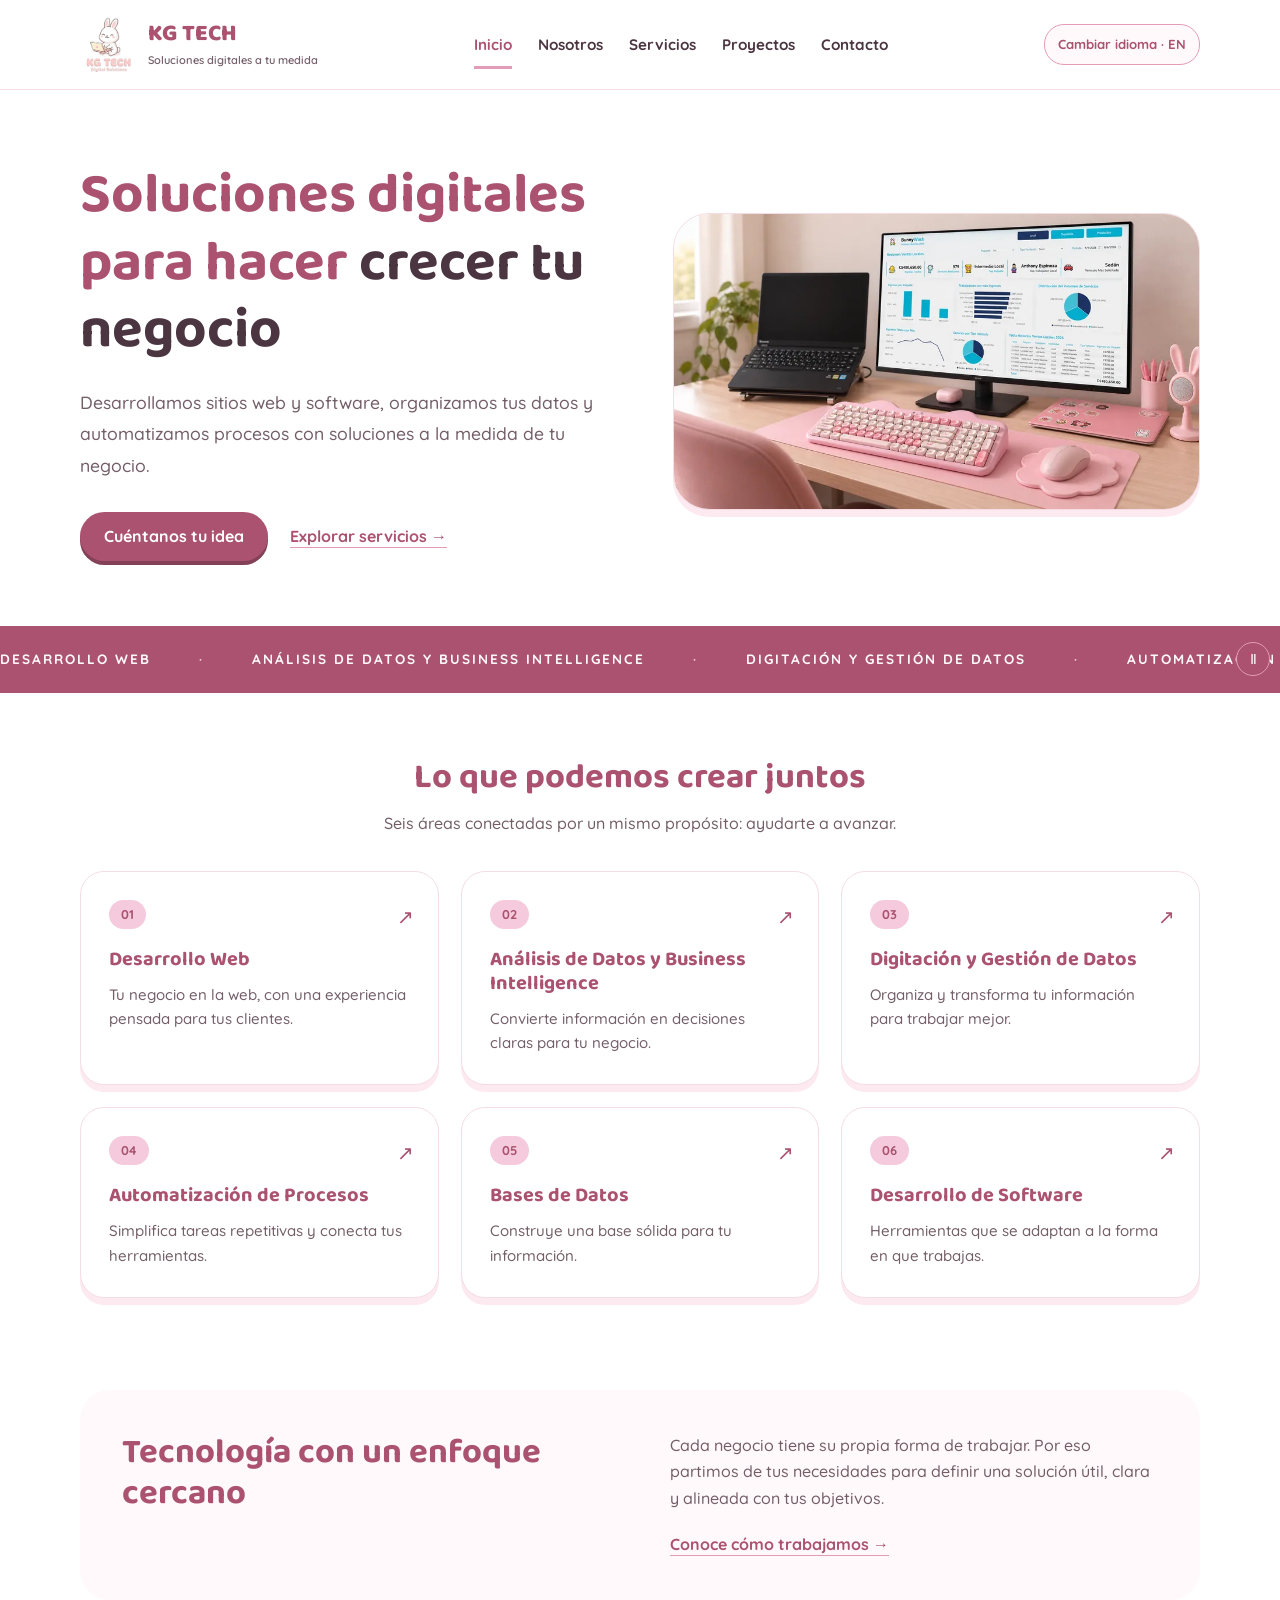
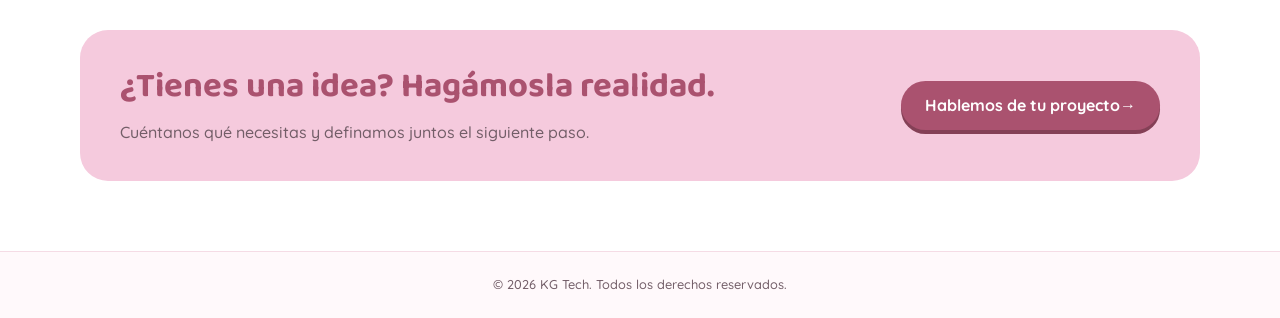
==== commit c17fc08e: "Optimiza imágenes y simplifica el menú móvil - Convierte capturas y logos a WebP redimensionado (~7," ====
--- a/index.html
+++ b/index.html
@@ -1,4 +1,4 @@
 <!DOCTYPE html>
-<html lang="es"><head><meta charset="UTF-8"><meta name="viewport" content="width=device-width, initial-scale=1.0"><title>Inicio · KG Tech</title><meta name="description" content="Soluciones digitales a tu medida: sitios web, software, datos y automatización con KG Tech."><meta name="theme-color" content="#fff9fb"><link rel="icon" type="image/png" href="logos/kg-tech-logo.png"><link rel="preconnect" href="https://fonts.googleapis.com"><link rel="preconnect" href="https://fonts.gstatic.com" crossorigin><link href="https://fonts.googleapis.com/css2?family=Baloo+2:wght@500;600;700;800&family=Quicksand:wght@400;500;600;700&display=swap" rel="stylesheet"><link rel="stylesheet" href="assets/site.css"><script src="assets/social-links.js" defer></script><script src="assets/site.js" defer></script></head><body><div class="site-launcher" aria-hidden="true"><div class="launcher-runway"><svg class="launcher-bunny" viewBox="0 0 160 110" xmlns="http://www.w3.org/2000/svg"><g class="bunny-bounce" fill="currentColor"><circle cx="28" cy="63" r="12"/><g class="bunny-back-leg"><path d="M59 70Q47 74 34 92Q29 100 39 102H64Q72 102 69 96L52 94L76 77Z"/></g><g class="bunny-front-leg"><path d="M104 67Q110 78 120 85L141 85Q150 89 142 94H119Q111 91 94 79Z"/></g><ellipse cx="73" cy="62" rx="40" ry="26"/><ellipse cx="111" cy="48" rx="22" ry="20"/><path d="M102 36C83 22 72 4 81 3C92 1 109 20 113 34Z"/><path d="M115 34C107 15 108 1 116 5C125 10 127 25 125 39Z"/><ellipse cx="130" cy="53" rx="13" ry="10"/><circle cx="120" cy="44" r="2.5" fill="var(--soft)"/></g></svg></div></div><a href="#contenido" class="skip-link" data-es="Saltar al contenido" data-en="Skip to content">Saltar al contenido</a><header class="site-header"><div class="nav-wrap"><a class="logo" href="index.html" aria-label="KG Tech — Inicio"><img src="logos/kg-tech-logo.png" alt="" width="300" height="355"><span class="logo-copy">KG TECH<small data-es="Soluciones digitales a tu medida" data-en="Digital solutions tailored to you">Soluciones digitales a tu medida</small></span></a><button class="menu-toggle" type="button" aria-controls="main-nav" aria-expanded="false" aria-label="Abrir menú">☰</button><nav id="main-nav" aria-label="Principal"><ul><li><a href="index.html" aria-current="page" data-es="Inicio" data-en="Home">Inicio</a></li><li><a href="nosotros.html"  data-es="Nosotros" data-en="About">Nosotros</a></li><li><a href="servicios.html"  data-es="Servicios" data-en="Services">Servicios</a></li><li><a href="proyectos.html"  data-es="Proyectos" data-en="Projects">Proyectos</a></li><li><a href="contacto.html"  data-es="Contacto" data-en="Contact">Contacto</a></li></ul></nav><button id="lang-toggle" type="button" aria-label="Cambiar idioma">Cambiar idioma · EN</button></div></header><main id="contenido"><section class="hero"><div class="hero-copy"><h1 data-es="Soluciones digitales para hacer <span>crecer tu negocio</span>" data-en="Digital solutions to help your business <span>grow</span>">Soluciones digitales para hacer <span>crecer tu negocio</span></h1><p class="lead" data-es="Desarrollamos sitios web y software, organizamos tus datos y automatizamos procesos con soluciones a la medida de tu negocio." data-en="We build websites and software, organize your data and automate processes with solutions tailored to your business.">Desarrollamos sitios web y software, organizamos tus datos y automatizamos procesos con soluciones a la medida de tu negocio.</p><div class="hero-actions"><a href="contacto.html" class="btn-primary" data-es="Cuéntanos tu idea" data-en="Tell us your idea">Cuéntanos tu idea</a><a href="servicios.html" class="link-secondary" data-es="Explorar servicios →" data-en="Explore services →">Explorar servicios →</a></div></div><div class="hero-visual"><img src="assets/inicio-bunnywash.webp" alt="Estación de trabajo en tonos pastel con un dashboard de BunnyWash en el monitor" width="1671" height="941" style="aspect-ratio:1671/941" fetchpriority="high"></div></section>
+<html lang="es"><head><meta charset="UTF-8"><meta name="viewport" content="width=device-width, initial-scale=1.0"><title>Inicio · KG Tech</title><meta name="description" content="Soluciones digitales a tu medida: sitios web, software, datos y automatización con KG Tech."><meta name="theme-color" content="#fff9fb"><link rel="icon" type="image/png" href="logos/kg-tech-logo.png"><link rel="preconnect" href="https://fonts.googleapis.com"><link rel="preconnect" href="https://fonts.gstatic.com" crossorigin><link href="https://fonts.googleapis.com/css2?family=Baloo+2:wght@500;600;700;800&family=Quicksand:wght@400;500;600;700&display=swap" rel="stylesheet"><link rel="stylesheet" href="assets/site.css"><script src="assets/social-links.js" defer></script><script src="assets/site.js" defer></script></head><body><div class="site-launcher" aria-hidden="true"><div class="launcher-runway"><div class="launcher-bunny"></div></div></div><a href="#contenido" class="skip-link" data-es="Saltar al contenido" data-en="Skip to content">Saltar al contenido</a><header class="site-header"><div class="nav-wrap"><a class="logo" href="index.html" aria-label="KG Tech — Inicio"><img src="logos/kg-tech-logo.webp" alt="" width="300" height="355"><span class="logo-copy">KG TECH<small data-es="Soluciones digitales a tu medida" data-en="Digital solutions tailored to you">Soluciones digitales a tu medida</small></span></a><button class="menu-toggle" type="button" aria-controls="main-nav" aria-expanded="false" aria-label="Abrir menú"><span class="menu-bars" aria-hidden="true"><span></span><span></span><span></span></span><span class="menu-label" data-es="Menú" data-en="Menu">Menú</span></button><nav id="main-nav" aria-label="Principal"><ul><li><a href="index.html" aria-current="page" data-es="Inicio" data-en="Home">Inicio</a></li><li><a href="nosotros.html"  data-es="Nosotros" data-en="About">Nosotros</a></li><li><a href="servicios.html"  data-es="Servicios" data-en="Services">Servicios</a></li><li><a href="proyectos.html"  data-es="Proyectos" data-en="Projects">Proyectos</a></li><li><a href="contacto.html"  data-es="Contacto" data-en="Contact">Contacto</a></li></ul></nav><button id="lang-toggle" type="button" aria-label="Cambiar idioma">Cambiar idioma · EN</button></div></header><main id="contenido"><section class="hero"><div class="hero-copy"><h1 data-es="Soluciones digitales para hacer <span>crecer tu negocio</span>" data-en="Digital solutions to help your business <span>grow</span>">Soluciones digitales para hacer <span>crecer tu negocio</span></h1><p class="lead" data-es="Desarrollamos sitios web y software, organizamos tus datos y automatizamos procesos con soluciones a la medida de tu negocio." data-en="We build websites and software, organize your data and automate processes with solutions tailored to your business.">Desarrollamos sitios web y software, organizamos tus datos y automatizamos procesos con soluciones a la medida de tu negocio.</p><div class="hero-actions"><a href="contacto.html" class="btn-primary" data-es="Cuéntanos tu idea" data-en="Tell us your idea">Cuéntanos tu idea</a><a href="servicios.html" class="link-secondary" data-es="Explorar servicios <span class=arrow aria-hidden=true>→</span>" data-en="Explore services <span class=arrow aria-hidden=true>→</span>">Explorar servicios <span class=arrow aria-hidden=true>→</span></a></div></div><div class="hero-visual"><img src="assets/inicio-bunnywash.webp" srcset="assets/inicio-bunnywash-900.webp 900w, assets/inicio-bunnywash.webp 1671w" sizes="(max-width: 760px) 100vw, 50vw" alt="Estación de trabajo en tonos pastel con un dashboard de BunnyWash en el monitor" width="1671" height="941" style="aspect-ratio:1671/941" fetchpriority="high"></div></section>
 <div class="services-ticker" role="region" aria-label="Servicios KG Tech"><div class="services-ticker-track"><div class="services-ticker-group"><span data-es="Desarrollo Web" data-en="Web Development">Desarrollo Web</span><span data-es="Análisis de Datos y Business Intelligence" data-en="Data Analysis and Business Intelligence">Análisis de Datos y Business Intelligence</span><span data-es="Digitación y Gestión de Datos" data-en="Data Entry and Data Management">Digitación y Gestión de Datos</span><span data-es="Automatización de Procesos" data-en="Process Automation">Automatización de Procesos</span><span data-es="Bases de Datos" data-en="Databases">Bases de Datos</span><span data-es="Desarrollo de Software" data-en="Software Development">Desarrollo de Software</span></div><div class="services-ticker-group" aria-hidden="true"><span data-es="Desarrollo Web" data-en="Web Development">Desarrollo Web</span><span data-es="Análisis de Datos y Business Intelligence" data-en="Data Analysis and Business Intelligence">Análisis de Datos y Business Intelligence</span><span data-es="Digitación y Gestión de Datos" data-en="Data Entry and Data Management">Digitación y Gestión de Datos</span><span data-es="Automatización de Procesos" data-en="Process Automation">Automatización de Procesos</span><span data-es="Bases de Datos" data-en="Databases">Bases de Datos</span><span data-es="Desarrollo de Software" data-en="Software Development">Desarrollo de Software</span></div></div><button class="ticker-toggle" type="button" aria-label="Pausar carrusel" aria-pressed="false">Ⅱ</button></div><section><div class="section-heading"><h2 data-es="Lo que podemos crear juntos" data-en="What we can build together">Lo que podemos crear juntos</h2><p data-es="Seis áreas conectadas por un mismo propósito: ayudarte a avanzar." data-en="Six areas connected by one purpose: helping you move forward.">Seis áreas conectadas por un mismo propósito: ayudarte a avanzar.</p></div><div class="summary-grid"><a class="summary-card" href="servicios.html#servicio-1"><span class="number">01</span><h3 data-es="Desarrollo Web" data-en="Web Development">Desarrollo Web</h3><p data-es="Tu negocio en la web, con una experiencia pensada para tus clientes." data-en="Bring your business online with an experience designed for your customers.">Tu negocio en la web, con una experiencia pensada para tus clientes.</p><span class="card-arrow" aria-hidden="true">↗</span></a><a class="summary-card" href="servicios.html#servicio-2"><span class="number">02</span><h3 data-es="Análisis de Datos y Business Intelligence" data-en="Data Analysis and Business Intelligence">Análisis de Datos y Business Intelligence</h3><p data-es="Convierte información en decisiones claras para tu negocio." data-en="Turn information into clear business decisions.">Convierte información en decisiones claras para tu negocio.</p><span class="card-arrow" aria-hidden="true">↗</span></a><a class="summary-card" href="servicios.html#servicio-3"><span class="number">03</span><h3 data-es="Digitación y Gestión de Datos" data-en="Data Entry and Data Management">Digitación y Gestión de Datos</h3><p data-es="Organiza y transforma tu información para trabajar mejor." data-en="Organize and transform your information to work better.">Organiza y transforma tu información para trabajar mejor.</p><span class="card-arrow" aria-hidden="true">↗</span></a><a class="summary-card" href="servicios.html#servicio-4"><span class="number">04</span><h3 data-es="Automatización de Procesos" data-en="Process Automation">Automatización de Procesos</h3><p data-es="Simplifica tareas repetitivas y conecta tus herramientas." data-en="Simplify repetitive tasks and connect your tools.">Simplifica tareas repetitivas y conecta tus herramientas.</p><span class="card-arrow" aria-hidden="true">↗</span></a><a class="summary-card" href="servicios.html#servicio-5"><span class="number">05</span><h3 data-es="Bases de Datos" data-en="Databases">Bases de Datos</h3><p data-es="Construye una base sólida para tu información." data-en="Build a solid foundation for your information.">Construye una base sólida para tu información.</p><span class="card-arrow" aria-hidden="true">↗</span></a><a class="summary-card" href="servicios.html#servicio-6"><span class="number">06</span><h3 data-es="Desarrollo de Software" data-en="Software Development">Desarrollo de Software</h3><p data-es="Herramientas que se adaptan a la forma en que trabajas." data-en="Tools that fit the way you work.">Herramientas que se adaptan a la forma en que trabajas.</p><span class="card-arrow" aria-hidden="true">↗</span></a></div></section>
-<section class="about-preview"><div><h2 data-es="Tecnología con un enfoque cercano" data-en="Technology with a personal approach">Tecnología con un enfoque cercano</h2></div><div><p data-es="Cada negocio tiene su propia forma de trabajar. Por eso partimos de tus necesidades para definir una solución útil, clara y alineada con tus objetivos." data-en="Every business has its own way of working. That’s why we start with your needs to define a useful, clear solution aligned with your goals.">Cada negocio tiene su propia forma de trabajar. Por eso partimos de tus necesidades para definir una solución útil, clara y alineada con tus objetivos.</p><a href="nosotros.html" class="link-secondary" data-es="Conoce cómo trabajamos →" data-en="Discover how we work →">Conoce cómo trabajamos →</a></div></section><section class="cta"><div><h2 data-es="¿Tienes una idea? Hagámosla realidad." data-en="Have an idea? Let’s bring it to life.">¿Tienes una idea? Hagámosla realidad.</h2><p data-es="Cuéntanos qué necesitas y definamos juntos el siguiente paso." data-en="Tell us what you need and let’s define the next step together.">Cuéntanos qué necesitas y definamos juntos el siguiente paso.</p></div><a href="contacto.html" class="btn-primary" data-es="Hablemos de tu proyecto →" data-en="Let’s discuss your project →">Hablemos de tu proyecto →</a></section></main><footer class="legal-footer"><p data-es="© 2026 KG Tech. Todos los derechos reservados." data-en="© 2026 KG Tech. All rights reserved.">© 2026 KG Tech. Todos los derechos reservados.</p></footer><button id="back-to-top" type="button" hidden aria-label="Volver arriba"><span aria-hidden="true">↑</span><span data-es="Volver arriba" data-en="Back to top">Volver arriba</span></button></body></html>
+<section class="about-preview"><div><h2 data-es="Tecnología con un enfoque cercano" data-en="Technology with a personal approach">Tecnología con un enfoque cercano</h2></div><div><p data-es="Cada negocio tiene su propia forma de trabajar. Por eso partimos de tus necesidades para definir una solución útil, clara y alineada con tus objetivos." data-en="Every business has its own way of working. That’s why we start with your needs to define a useful, clear solution aligned with your goals.">Cada negocio tiene su propia forma de trabajar. Por eso partimos de tus necesidades para definir una solución útil, clara y alineada con tus objetivos.</p><a href="nosotros.html" class="link-secondary" data-es="Conoce cómo trabajamos <span class=arrow aria-hidden=true>→</span>" data-en="Discover how we work <span class=arrow aria-hidden=true>→</span>">Conoce cómo trabajamos <span class=arrow aria-hidden=true>→</span></a></div></section><section class="cta"><div><h2 data-es="¿Tienes una idea? Hagámosla realidad." data-en="Have an idea? Let’s bring it to life.">¿Tienes una idea? Hagámosla realidad.</h2><p data-es="Cuéntanos qué necesitas y definamos juntos el siguiente paso." data-en="Tell us what you need and let’s define the next step together.">Cuéntanos qué necesitas y definamos juntos el siguiente paso.</p></div><a href="contacto.html" class="btn-primary" data-es="Hablemos de tu proyecto <span class=arrow aria-hidden=true>→</span>" data-en="Let’s discuss your project <span class=arrow aria-hidden=true>→</span>">Hablemos de tu proyecto <span class=arrow aria-hidden=true>→</span></a></section></main><footer class="legal-footer"><p data-es="© 2026 KG Tech. Todos los derechos reservados." data-en="© 2026 KG Tech. All rights reserved.">© 2026 KG Tech. Todos los derechos reservados.</p></footer><button id="back-to-top" type="button" hidden aria-label="Volver arriba"><span aria-hidden="true">↑</span><span data-es="Volver arriba" data-en="Back to top">Volver arriba</span></button></body></html>
--- a/assets/site.css
+++ b/assets/site.css
@@ -119,15 +119,9 @@
 }
 @media(prefers-reduced-motion:reduce){.mobile-menu,.mobile-menu *{animation:none!important;transition:none!important}.scroll-reveal{opacity:1;translate:none}html{scroll-behavior:auto}}
 /* Replay the same entrance for every project whenever its dialog opens. */
-.site-launcher{position:fixed;inset:0;z-index:500;display:flex;flex-direction:column;align-items:center;justify-content:center;gap:22px;background:var(--soft);pointer-events:none;animation:launcher-dismiss 200ms ease-out 600ms forwards}
-.launcher-runway{width:min(300px,80vw);height:120px;overflow:hidden;color:var(--deep)}
-.launcher-bunny{width:110px;height:90px;overflow:visible;animation:bunny-travel 800ms linear both}
-.bunny-bounce{transform-origin:80px 80px;animation:bunny-hop 200ms ease-in-out infinite}
-.bunny-back-leg{transform-origin:65px 70px;animation:bunny-stride 200ms ease-in-out infinite alternate}
-.bunny-front-leg{transform-origin:103px 65px;animation:bunny-stride 200ms ease-in-out -200ms infinite alternate-reverse}
-@keyframes bunny-travel{from{transform:translateX(-105px)}to{transform:translateX(300px)}}
-@keyframes bunny-hop{0%,100%{transform:translateY(0) rotate(-3deg)}50%{transform:translateY(-9px) rotate(2deg)}}
-@keyframes bunny-stride{from{transform:rotate(-22deg)}to{transform:rotate(22deg)}}
+.site-launcher{position:fixed;inset:0;z-index:500;display:flex;flex-direction:column;align-items:center;justify-content:center;gap:22px;background:var(--soft);pointer-events:none;animation:launcher-dismiss 180ms ease-out 1200ms forwards}
+.launcher-runway{width:min(260px,70vw);aspect-ratio:16/9;display:grid;place-items:center}
+.launcher-bunny{width:100%;height:100%;background:var(--deep);mask:url("launcher-rabbit.gif") center/contain no-repeat;-webkit-mask:url("launcher-rabbit.gif") center/contain no-repeat;clip-path:inset(0 0 3.5% 0)}
 @keyframes launcher-dismiss{to{opacity:0;visibility:hidden}}
 .services-ticker{position:relative;overflow:hidden;background:var(--deep);color:var(--soft);padding:23px 0;isolation:isolate}
 .services-ticker-track{display:flex;width:max-content;animation:services-drift 38s linear infinite}
@@ -152,3 +146,36 @@
 .project-modal[open]>#modal-highlights{animation-delay:120ms}
 .project-modal[open]>#modal-bullets{animation-delay:150ms}
 }
+/* Mobile navigation refinements: compact header, clear menu button, richer panel. */
+.menu-toggle{align-items:center;gap:9px;min-height:44px;padding:0 16px 0 14px;border-radius:999px;font-size:.9rem;line-height:1}
+.menu-bars{display:inline-flex;flex-direction:column;justify-content:center;gap:4px;width:18px}
+.menu-bars span{display:block;height:2px;border-radius:2px;background:currentColor;transition:width 250ms cubic-bezier(.16,1,.3,1)}
+.menu-bars span:nth-child(2){width:72%}
+.menu-toggle:hover .menu-bars span:nth-child(2),.menu-toggle:focus-visible .menu-bars span:nth-child(2){width:100%}
+.menu-toggle:hover{background:var(--pale)}
+#lang-toggle .lang-code{font-weight:800}
+@media(max-width:1000px){.menu-toggle{display:inline-flex}#lang-toggle{min-height:44px}}
+@media(max-width:760px){
+  .nav-wrap{flex-wrap:nowrap;gap:8px;padding:8px 16px}
+  .logo{min-width:0}
+  .logo-copy{min-width:0}
+  .logo-copy small{white-space:nowrap;overflow:hidden;text-overflow:ellipsis}
+  #lang-toggle{order:2;padding:0 12px;min-width:44px}
+  #lang-toggle .lang-long{display:none}
+  .menu-toggle{order:3}
+}
+@media(max-width:400px){.logo-copy small{display:none}}
+@media(max-width:350px){.menu-label{display:none}.menu-toggle{width:44px;padding:0;justify-content:center}}
+.mobile-menu .logo img{background:#fff;border-radius:14px;padding:3px;box-shadow:0 0 0 1px var(--line)}
+.mobile-menu-close{display:grid;place-items:center;font-size:1.05rem}
+.mobile-menu nav li{position:relative}
+.mobile-menu nav a{display:flex;align-items:center;justify-content:space-between;gap:16px;min-height:56px;padding:12px 4px;font-size:clamp(26px,7.5vw,32px)}
+.mobile-menu nav a:active{color:var(--deep)}
+.mobile-menu nav a[aria-current=page]{padding-left:18px}
+.mobile-menu nav a[aria-current=page]::before{content:'';position:absolute;left:0;top:50%;width:6px;height:28px;margin-top:-14px;border-radius:6px;background:var(--pink)}
+.mobile-menu-bottom{display:flex;flex-direction:column;gap:18px;padding-top:28px}
+.mobile-menu-cta{display:flex;justify-content:center;text-align:center;width:100%}
+.mobile-menu-bottom p{margin:0}
+.mobile-menu .social-buttons{margin-top:0}
+/* Mobile: hide decorative arrow glyphs (iOS renders some as grey emoji). */
+@media(max-width:760px){.arrow,.card-arrow,.channel-arrow{display:none!important}}
